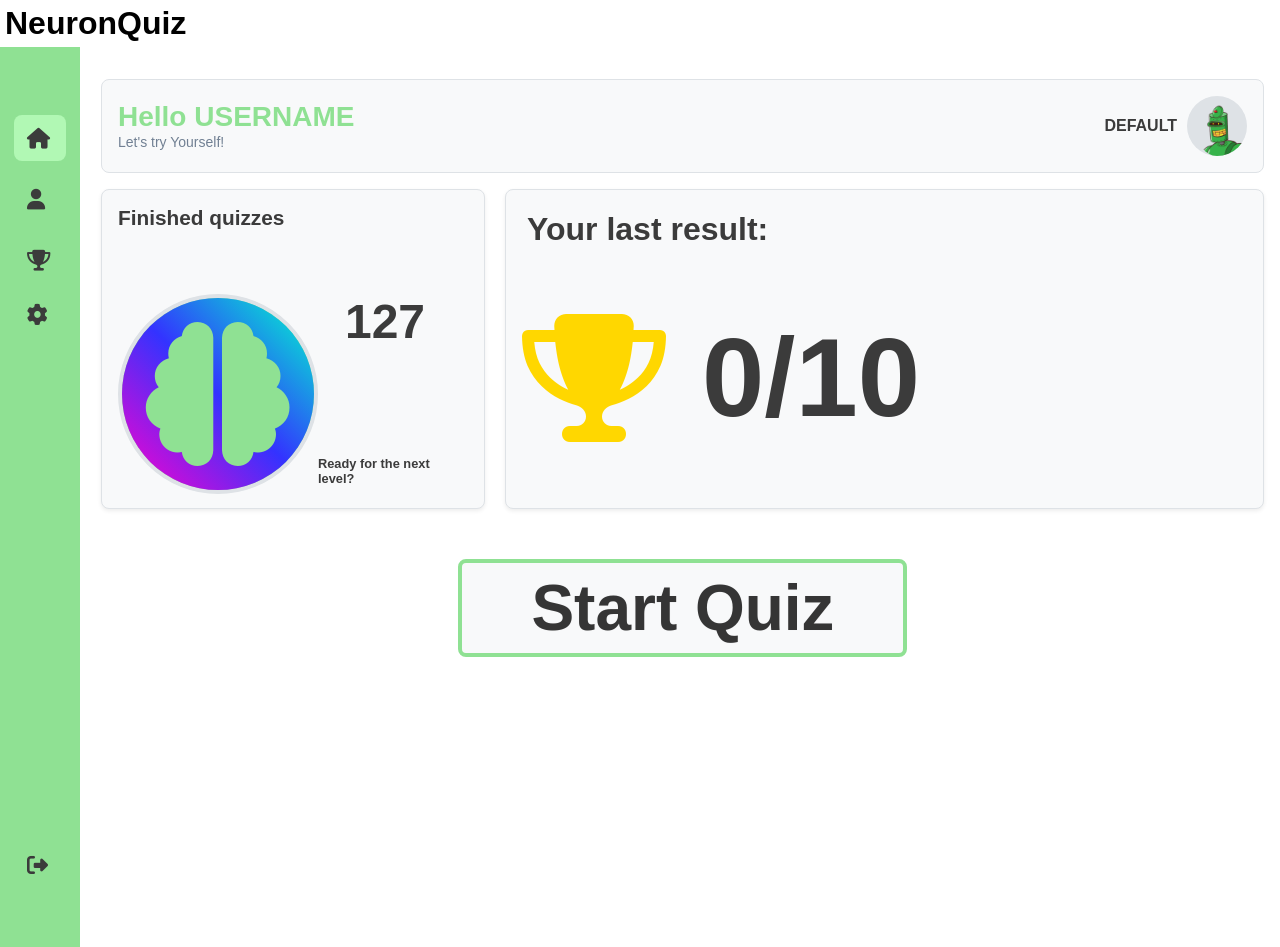
==== dashboard.html @ 9cefcc29 "quizGame UI finished" ====
<!DOCTYPE html>
<html lang="en">
<head>
    <title>NeuronQuiz dashboard </title>
    <meta charset="UTF-8">
    <meta name="viewport" content="width=device-width, initial-scale=1.0">
    <link rel="stylesheet" href="styleDash.css">
    <link rel="stylesheet" href="https://cdnjs.cloudflare.com/ajax/libs/font-awesome/6.5.0/css/all.min.css">
    <style>
        .row{
            display: flex;
            gap: 20px;
        }
    </style>
</head>
<body>
    <h1>NeuronQuiz</h1>
    
    <div class="container">
        
        <div
        class="sidebar">
        <div class="logo"></div>
        <ul
        class="main">
        <li class="active"><a href="#" >
            <i class="fas fa-home"></i>
            <span>Dashboard</span>
        </a></li>
        <li><a href="#">
            <i class="fas fa-user"></i>
            <span>User Profile</span>
        </a></li>
         <li><a href="#">
            <i class="fas fa-trophy"></i>
            <span>Statistics</span>
        </a></li>
        <li><a href="#">
            <i class="fas fa-cog"></i>
            <span>Settings</span>
        </a></li>
        <li class="logout"><a href="#" id="logoutButton">
            <i class="fas fa-sign-out-alt"></i>
            <span>Logout</span>
        </a></li>
        </ul>
       </div>   
       <div class="main--content">
                <div class="header--wrapper">
                   <div class="header--title">
                    <h2 > Hello USERNAME </h2>
                     <span>Let's try Yourself!</span>
                     
                   </div>
                   <div class="avatar">
                    <h3 id="userEmail">DEFAULT</h3>
                   <img src="avatar.png" >
                   </div>
                </div>

                
                    <div class="row">
                        <div class="quiz--result">
                      <h3>Finished quizzes</h3>
                        <div class="result--row">
                            <div class="brain--icon"></div>
                            <div class="quizCounter">
                            
                             <h2 id="quizCount" ></h2>
                             
                             <h3>Ready for the next level?</h3>

                            </div>   
                        </div>
    
                    </div>

                    <div class="last--result">
                                <h1>Your last result:</h1>
                                
                                  <div class="row">
                                    <i class="fas fa-trophy"></i>
                                    <h2 id="score">7/10</h2>
                                  </div>
                                
                    </div>

                    </div>
                   
                    
            <div class="start--quiz">
                <button id="startQuizButton">
                    <h1>Start Quiz</h1>
                    </button>
            </div>

                </div>
            </div>



        </div>  
        
    </div>
    <script src="dashboard.js"></script>
    

</body>
</html>
---- styleDash.css ----
*{
    margin: 0;
    padding: 0;
    border: none;
    outline: none;
    box-sizing: border-box;
    font-family: 'Gill Sans', 'Gill Sans MT', Calibri, 'Trebuchet MS', sans-serif;

    
}

h1
{
    padding: 5px;
}

.container
{
    display: flex;
    flex-direction: row;
    gap: 5px;
}

.sidebar{
    position: relative;
    top: 0;
    left: 0;
    bottom: 0;
    width: 80px;
    height: 100vh;
    padding: 0 0.9rem;
    overflow-x: visible;
    transition: all 0.3s linear;
    background-color: rgb(143, 225, 147)
    
    
}

.sidebar:hover{
    width: 200px;
    transition: all 0.2s linear;
    border-radius: 0 8px 8px 0;
    border-right: 8px solid rgba(0, 0, 0, 0.1);
}

.logo{
    height: 60px;
    padding: 16px;
}

.main{
    height: 88%;
    position: relative;
    list-style: none;
    padding: 0;

}

.main li{
   
    margin: 8px 0;
    transition: all 0.5s ease-in-out;

}

.main a:hover, .active{
    background-color: rgb(177, 248, 180);
    border-radius: 8px;
  
}

.main a{
    color: rgb(59, 59, 59);
    font-size: 15px;
    width: 100%;
    height: 100%;
    text-decoration: none;
    display: flex;
    align-items: center;
    gap: 1.5rem;
    padding: 0.8rem; 
}

.main a span{
    overflow: hidden;
}
.main a i{
    display: flex;
    align-items: center;
    font-size: 1.3rem;
    left: 0;
    
}

.logout{
    position: absolute;
    bottom: 10px;
    left: 0;
    width: 100%;
}

.header--wrapper {
    width: 100%;
    min-width: 850px;
    display: flex;
    flex-direction: row;
    justify-content: space-between;
    align-items: center;
    background-color: #f8f9fa;
    border: 1px solid #dee2e6;
    border-radius: 0.5rem;
    margin: 1rem 0;
    padding: 1rem;
    
}

.header--wrapper h2{
    color:rgb(143, 225, 147) ;
    
}

.header--title span {
    font-size: 14px;
    color: #718093;
}

.header--title h2 {
    font-size: 28px;
   
}



.quiz--result {
    
    width: 25rem;
    height: 20rem;
    background-color: #f8f9fa;
    border: 1px solid #dee2e6;
    border-radius: 0.5rem;
    padding: 1rem;
    
    box-shadow: 0 0.125rem 0.25rem rgba(0, 0, 0, 0.075);
   
}



.quiz--result h3 {
    font-size: 1.3rem;
    color: rgb(59, 59, 59);
    margin-bottom: 1rem;
    position: relative;
   
   
}

.result--row {
    padding-top: 3rem;
    display: flex;
    flex-direction: row;
    align-items: center;
    justify-content: space-between;
}

.quizCounter h2 {
    font-size: 3rem;
    color: rgb(59, 59, 59);
    margin-right: 1rem;
}

.brain--icon{
    width: 200px;
    height: 200px;
    background-color: rgb(143, 225, 147);
    border: #dee2e6 4px solid;
    position: relative;
    border-radius: 50%;
    overflow: hidden;
}

.brain--icon::before{
    content: "\f5dc";
    font-family: "Font Awesome 5 Free";
    font-weight: 900;
    font-size: 9rem;
    
    display: flex;
    justify-content: center;
    align-items: center;
    position: absolute;
    width: 100%;
    height: 100%;
     background: linear-gradient(45deg, #ff00cc, #3333ff, #00ffcc);
    animation: colorChange 2s ease forwards;
    animation-delay: 4s;
}

@keyframes colorChange{
   to {color: rgb(143, 225, 147)}
}

.brain--icon::after{
    content: "";
    height: 100%;
    width: 100%;
    position: absolute;
    bottom: 0;
    left: 0;
    background-color: #f8f9fa;
    transition: scale(1.6);
    border-radius: 30%;
    animation: animate 6s ease-in-out forwards;
}

@keyframes animate{
    0%{
        transform: translateY(-35%)   scale(1.6);
    }
    100%{
        transform: translateY(-140%) scale(1.6);
    }
    
}

.quizCounter {
    height: 200px;
    width: 150px;
    flex-direction: column;
    display: flex;
    align-items: center;
    justify-content: space-between;

}
.quizCounter h3 {
    font-size: 0.8rem;
    color: rgb(59, 59, 59);
    margin-bottom: 0.5rem;
}




.avatar img{
    width: 60px;
    height: 60px;
    border-radius: 50%;
    padding-left: 8px;
    background-color:#dee2e6 ;
    object-fit: cover;
    
}

.main--content{
    width: 100%;
    height: 100%;
    padding: 1rem;
    display: flex;
    flex-direction: column;
    
}

.avatar{
    display: flex;
    flex-direction: row;
    align-items: center;
}
.avatar h3{
    font-size: 16px;
    margin-right: 10px;
    color: rgb(59, 59, 59);
}

.last--result
{
    display: flex;
    flex-direction: column;
    
    justify-content: space-between;
    width: 100%;
    height: 20rem;
    background-color: #f8f9fa;
    border: 1px solid #dee2e6;
    border-radius: 0.5rem;
    padding: 1rem;
    box-shadow: 0 0.125rem 0.25rem rgba(0, 0, 0, 0.075);
   
}
.last--result h1 {
    font-size: 2rem;
    color: rgb(59, 59, 59);
    margin-bottom: 1rem;
}

.last--result i {
    font-size: 8rem;
    color: gold;
    margin-right: 1rem;
    padding-bottom: 50px;

}

.last--result h2 {
    font-size: 7rem;
    color: rgb(59, 59, 59);
    margin-right: 1rem;
    padding-bottom: 50px;
}

.last--result .row {
    display: flex;
    flex-direction: row;
    align-items: center;
    
    
}

.start--quiz {
    display: flex;
    justify-content: center;
    align-items: center;
    margin-top: 50px;

}

.start--quiz button{
    background-color: #f8f9fa;
   padding: 0.2rem 4rem;
   border: 4px solid rgb(143, 225, 147);
   border-radius: 8px;
   cursor: pointer;
   transition: background-color 0.3s ease;
   

}
.start--quiz button h1 {
    font-size: 4rem;
    background: rgb(59, 59, 59);
   -webkit-background-clip: text;
  -webkit-text-fill-color: transparent;
  background-clip: text;
  color: transparent;
  text-shadow: 0 0 1px rgba(0, 0, 0, 0.1);
}   

.start--quiz button:hover {
    background: rgb(143, 225, 147);
    color: white;
    transition:  0.3s ease;
}
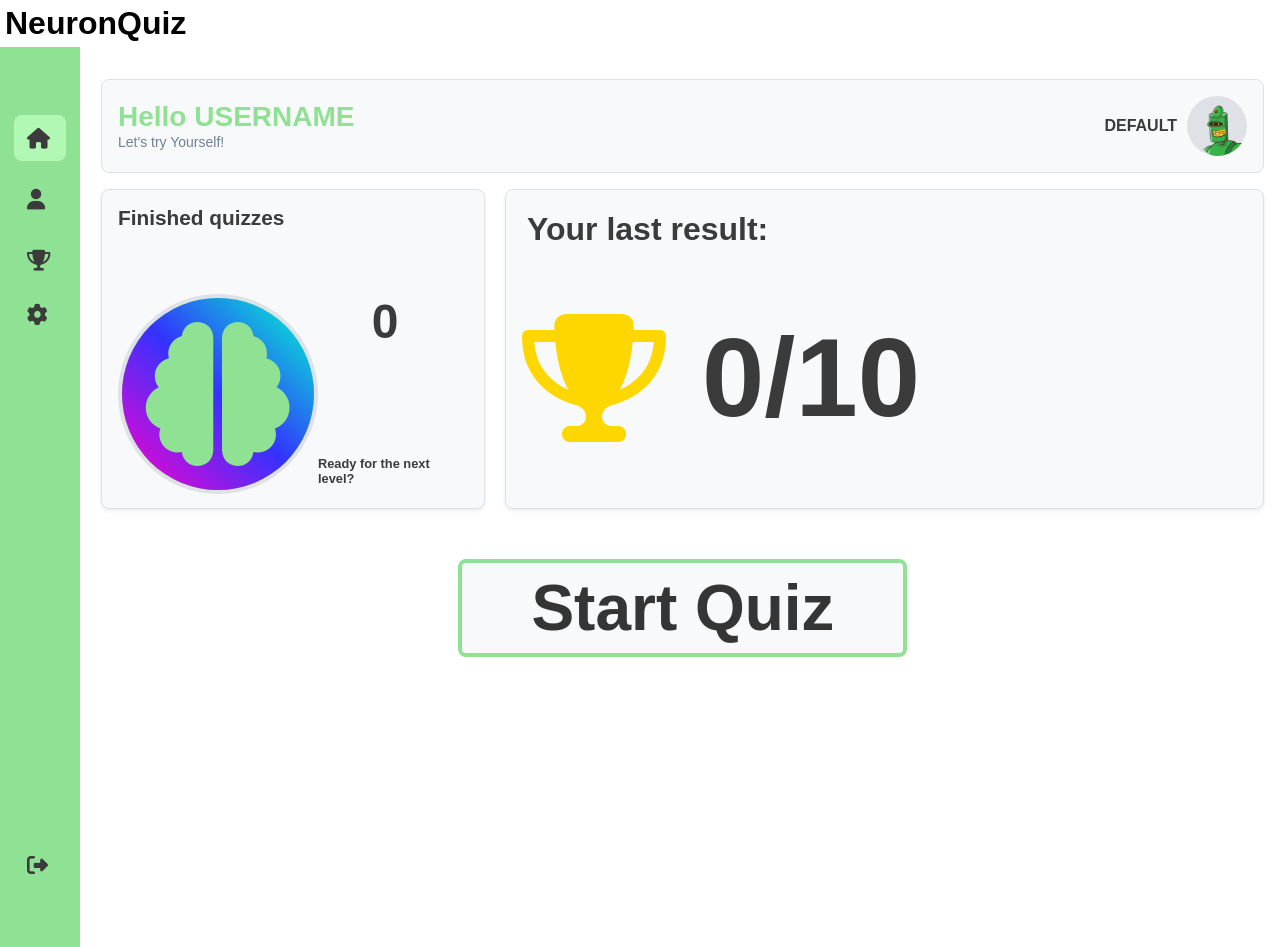
==== commit 9d5460c2: "userProfile page" ====
--- a/dashboard.html
+++ b/dashboard.html
@@ -27,7 +27,7 @@
             <i class="fas fa-home"></i>
             <span>Dashboard</span>
         </a></li>
-        <li><a href="#">
+        <li><a href="userProfile.html">
             <i class="fas fa-user"></i>
             <span>User Profile</span>
         </a></li>
@@ -66,7 +66,7 @@
                             <div class="brain--icon"></div>
                             <div class="quizCounter">
                             
-                             <h2 id="quizCount" ></h2>
+                             <h2 id="quizCount" >0</h2>
                              
                              <h3>Ready for the next level?</h3>
 
@@ -80,7 +80,7 @@
                                 
                                   <div class="row">
                                     <i class="fas fa-trophy"></i>
-                                    <h2 id="score">7/10</h2>
+                                    <h2 id="score">0/10</h2>
                                   </div>
                                 
                     </div>
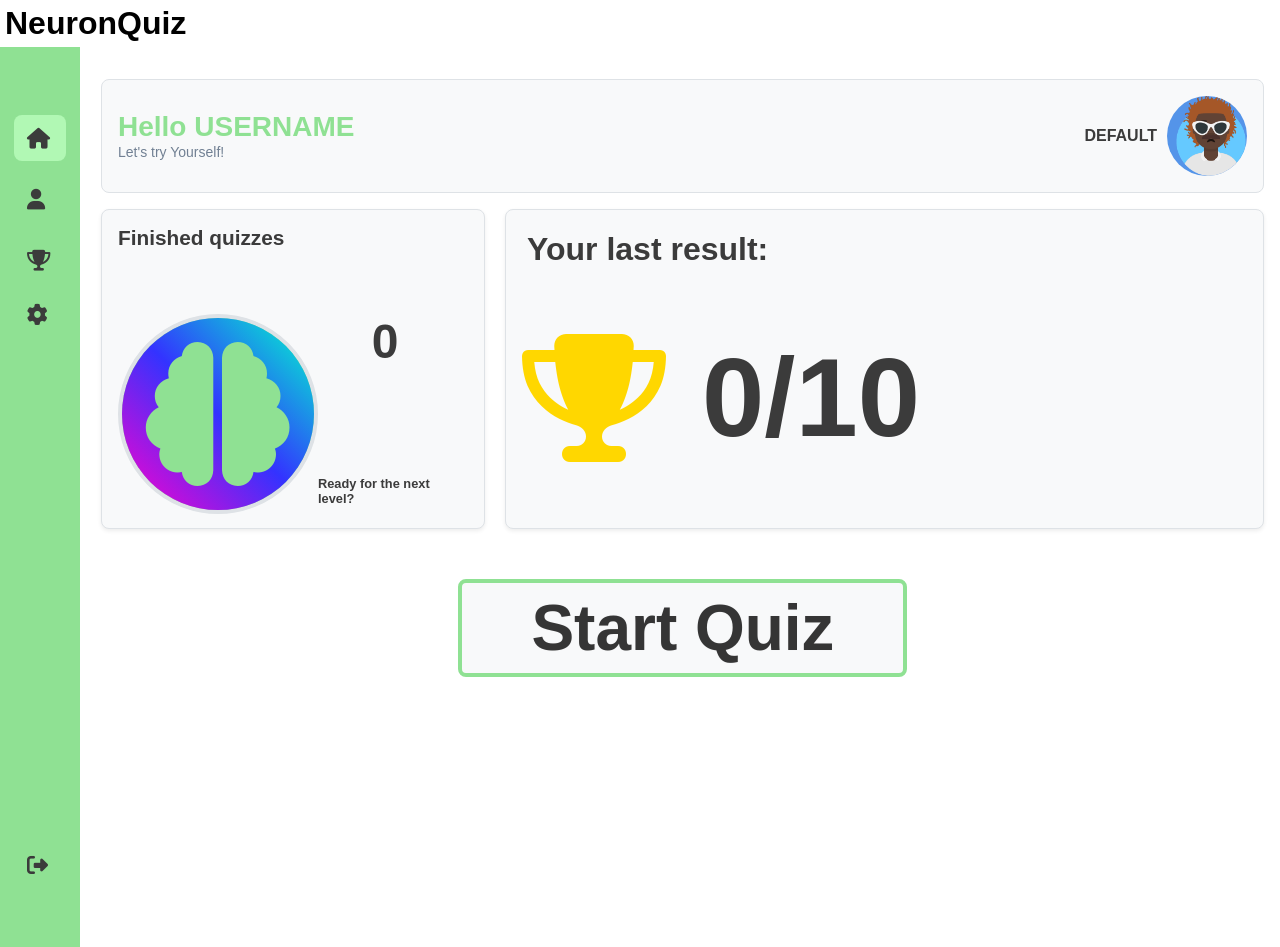
==== commit c839ec1e: "avatarChooseUI" ====
--- a/dashboard.html
+++ b/dashboard.html
@@ -27,7 +27,7 @@
             <i class="fas fa-home"></i>
             <span>Dashboard</span>
         </a></li>
-        <li><a href="userProfile.html">
+        <li><a href="#" id="userProfileLink">
             <i class="fas fa-user"></i>
             <span>User Profile</span>
         </a></li>
@@ -54,7 +54,7 @@
                    </div>
                    <div class="avatar">
                     <h3 id="userEmail">DEFAULT</h3>
-                   <img src="avatar.png" >
+                   <img src="avatars/a1.png" >
                    </div>
                 </div>
 
--- a/styleDash.css
+++ b/styleDash.css
@@ -241,12 +241,15 @@
 
 
 
+
+
 .avatar img{
-    width: 60px;
-    height: 60px;
+
+    width: 80px;
+    height: 80px;
     border-radius: 50%;
     padding-left: 8px;
-    background-color:#dee2e6 ;
+    background-color:rgb(84, 148, 233) ;
     object-fit: cover;
     
 }
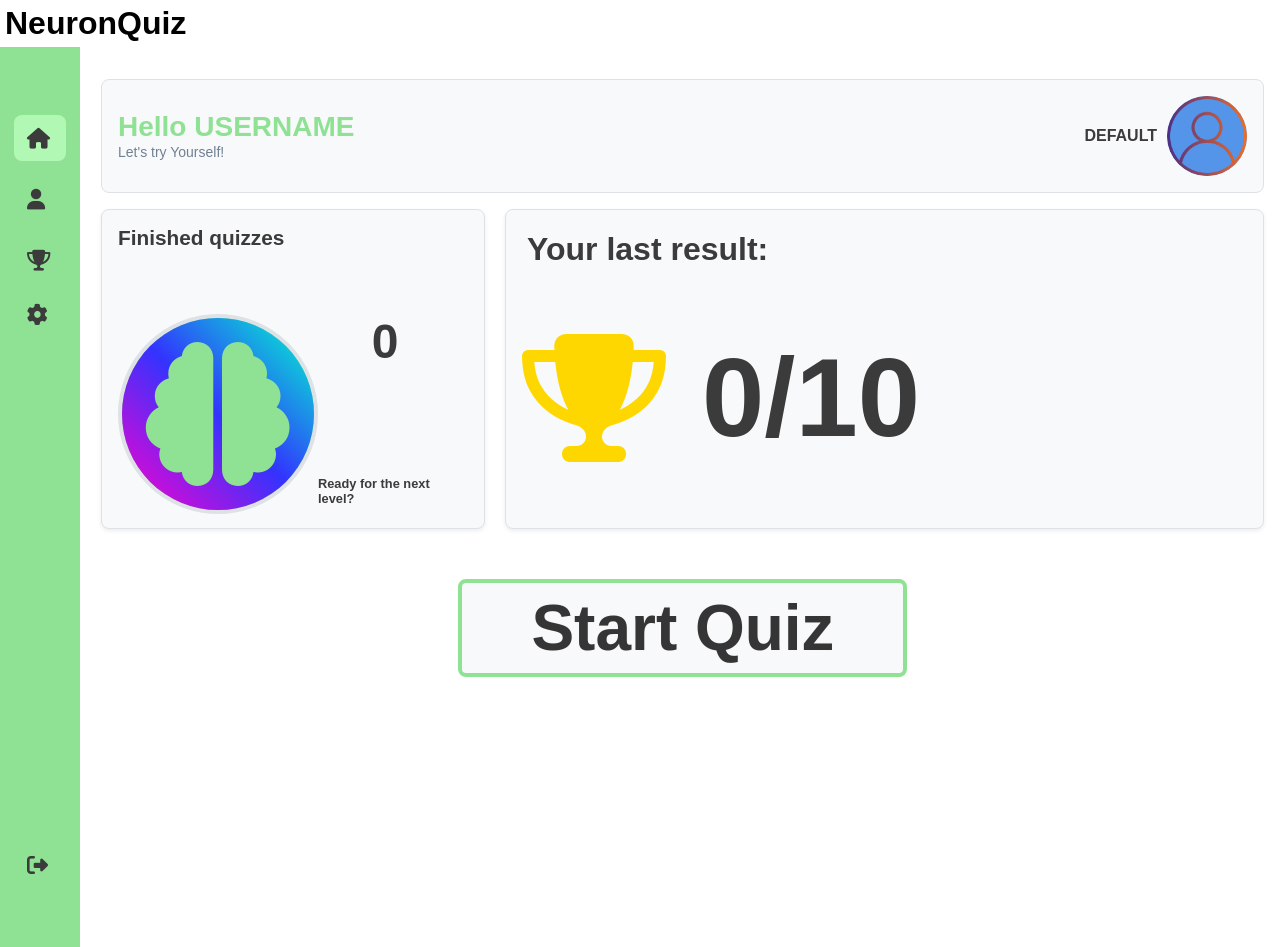
==== commit 98a6efdd: "changing avatar needs refresh" ====
--- a/dashboard.html
+++ b/dashboard.html
@@ -54,7 +54,7 @@
                    </div>
                    <div class="avatar">
                     <h3 id="userEmail">DEFAULT</h3>
-                   <img src="avatars/a1.png" >
+                   <img src="avatars/aDefault.png" id="current-main-avatar">
                    </div>
                 </div>
 
--- a/styleDash.css
+++ b/styleDash.css
@@ -248,7 +248,6 @@
     width: 80px;
     height: 80px;
     border-radius: 50%;
-    padding-left: 8px;
     background-color:rgb(84, 148, 233) ;
     object-fit: cover;
     
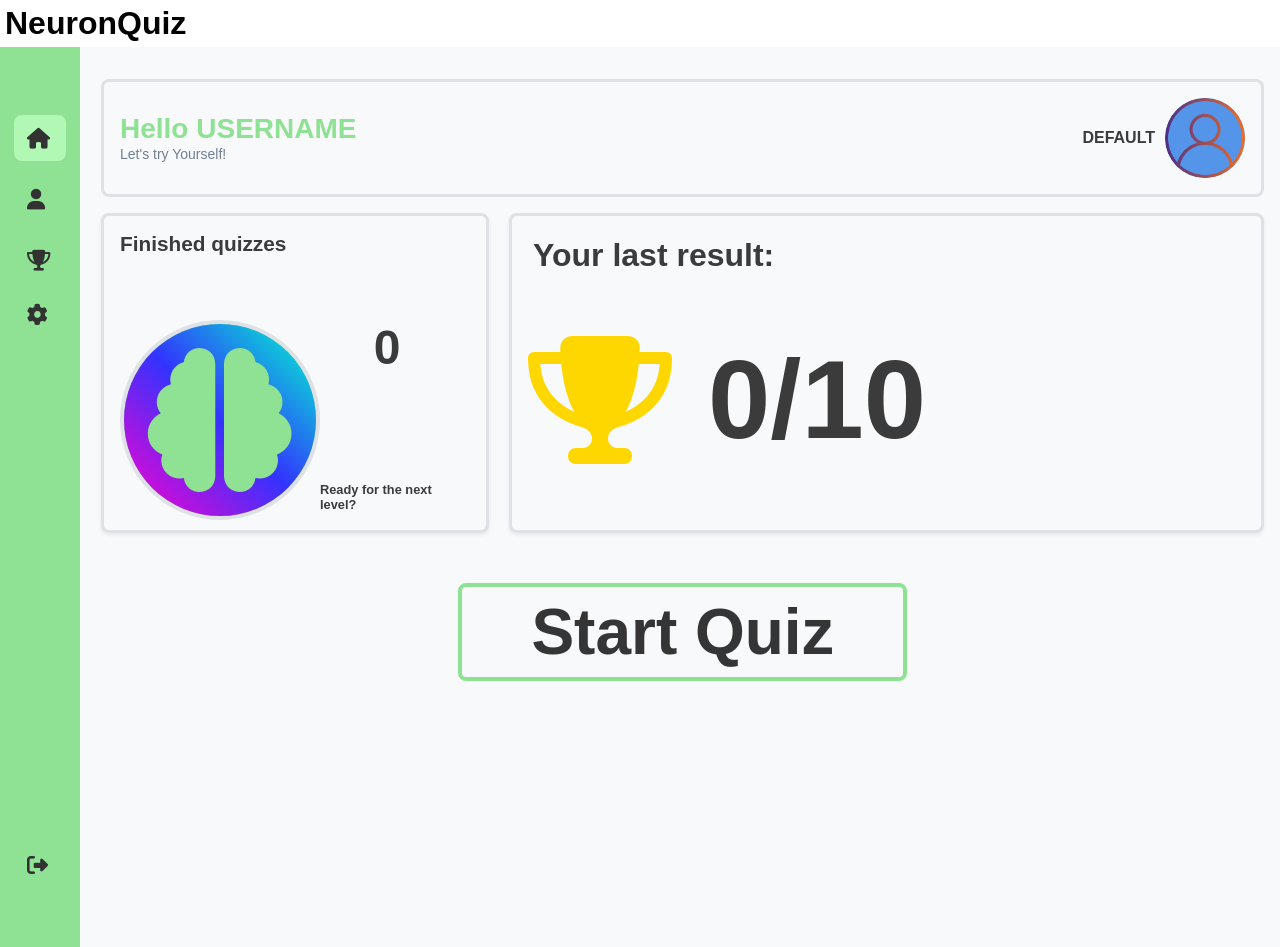
==== commit 9bef7ee5: "darkModeAdding" ====
--- a/dashboard.html
+++ b/dashboard.html
@@ -5,6 +5,7 @@
     <meta charset="UTF-8">
     <meta name="viewport" content="width=device-width, initial-scale=1.0">
     <link rel="stylesheet" href="styleDash.css">
+    <link rel="stylesheet" href="theme.css">
     <link rel="stylesheet" href="https://cdnjs.cloudflare.com/ajax/libs/font-awesome/6.5.0/css/all.min.css">
     <style>
         .row{
@@ -31,11 +32,11 @@
             <i class="fas fa-user"></i>
             <span>User Profile</span>
         </a></li>
-         <li><a href="#">
+         <li><a href="#" id="statisticsLink">
             <i class="fas fa-trophy"></i>
             <span>Statistics</span>
         </a></li>
-        <li><a href="#">
+        <li><a href="#" id="settingsLink">
             <i class="fas fa-cog"></i>
             <span>Settings</span>
         </a></li>
@@ -103,6 +104,7 @@
         
     </div>
     <script src="dashboard.js"></script>
+     <script src="settings.js"></script>
     
 
 </body>
--- a/styleDash.css
+++ b/styleDash.css
@@ -9,6 +9,10 @@
     
 }
 
+
+
+
+
 h1
 {
     padding: 5px;
@@ -19,6 +23,7 @@
     display: flex;
     flex-direction: row;
     gap: 5px;
+    background-color: var(--light-grey);
 }
 
 .sidebar{
@@ -31,7 +36,7 @@
     padding: 0 0.9rem;
     overflow-x: visible;
     transition: all 0.3s linear;
-    background-color: rgb(143, 225, 147)
+    background-color: var(--bg-green);
     
     
 }
@@ -40,7 +45,7 @@
     width: 200px;
     transition: all 0.2s linear;
     border-radius: 0 8px 8px 0;
-    border-right: 8px solid rgba(0, 0, 0, 0.1);
+    border-right: 8px solid rgba(255, 255, 255, 0.1);
 }
 
 .logo{
@@ -64,13 +69,13 @@
 }
 
 .main a:hover, .active{
-    background-color: rgb(177, 248, 180);
+    background-color: var(--green-active);
     border-radius: 8px;
   
 }
 
 .main a{
-    color: rgb(59, 59, 59);
+    color: rgb(50, 50, 50);
     font-size: 15px;
     width: 100%;
     height: 100%;
@@ -106,8 +111,8 @@
     flex-direction: row;
     justify-content: space-between;
     align-items: center;
-    background-color: #f8f9fa;
-    border: 1px solid #dee2e6;
+    background-color: var(--light-grey);
+    border: 3px solid var(--border-grey);
     border-radius: 0.5rem;
     margin: 1rem 0;
     padding: 1rem;
@@ -115,7 +120,7 @@
 }
 
 .header--wrapper h2{
-    color:rgb(143, 225, 147) ;
+    color: var(--bg-green);
     
 }
 
@@ -135,8 +140,8 @@
     
     width: 25rem;
     height: 20rem;
-    background-color: #f8f9fa;
-    border: 1px solid #dee2e6;
+    background-color: var(--light-grey);
+    border: 3px solid var(--border-grey);
     border-radius: 0.5rem;
     padding: 1rem;
     
@@ -148,7 +153,7 @@
 
 .quiz--result h3 {
     font-size: 1.3rem;
-    color: rgb(59, 59, 59);
+    color: var(--dark-grey-txt);
     margin-bottom: 1rem;
     position: relative;
    
@@ -165,15 +170,15 @@
 
 .quizCounter h2 {
     font-size: 3rem;
-    color: rgb(59, 59, 59);
+    color: var(--dark-grey-txt);
     margin-right: 1rem;
 }
 
 .brain--icon{
     width: 200px;
     height: 200px;
-    background-color: rgb(143, 225, 147);
-    border: #dee2e6 4px solid;
+    background-color:var(--bg-green);
+    border: var(--border-grey) 4px solid;
     position: relative;
     border-radius: 50%;
     overflow: hidden;
@@ -207,7 +212,7 @@
     position: absolute;
     bottom: 0;
     left: 0;
-    background-color: #f8f9fa;
+    background-color: var(--white);
     transition: scale(1.6);
     border-radius: 30%;
     animation: animate 6s ease-in-out forwards;
@@ -234,14 +239,9 @@
 }
 .quizCounter h3 {
     font-size: 0.8rem;
-    color: rgb(59, 59, 59);
+    color: var(--dark-grey-txt);
     margin-bottom: 0.5rem;
 }
-
-
-
-
-
 
 .avatar img{
 
@@ -270,19 +270,18 @@
 .avatar h3{
     font-size: 16px;
     margin-right: 10px;
-    color: rgb(59, 59, 59);
+    color: var(--dark-grey-txt);
 }
 
 .last--result
 {
     display: flex;
     flex-direction: column;
-    
     justify-content: space-between;
     width: 100%;
     height: 20rem;
-    background-color: #f8f9fa;
-    border: 1px solid #dee2e6;
+    background-color: var(--light-grey);
+    border: 3px solid var(--border-grey);
     border-radius: 0.5rem;
     padding: 1rem;
     box-shadow: 0 0.125rem 0.25rem rgba(0, 0, 0, 0.075);
@@ -290,7 +289,7 @@
 }
 .last--result h1 {
     font-size: 2rem;
-    color: rgb(59, 59, 59);
+    color: var(--dark-grey-txt);
     margin-bottom: 1rem;
 }
 
@@ -304,7 +303,7 @@
 
 .last--result h2 {
     font-size: 7rem;
-    color: rgb(59, 59, 59);
+    color: var(--dark-grey-txt);
     margin-right: 1rem;
     padding-bottom: 50px;
 }
@@ -326,9 +325,9 @@
 }
 
 .start--quiz button{
-    background-color: #f8f9fa;
+    background-color: var(--light-grey);
    padding: 0.2rem 4rem;
-   border: 4px solid rgb(143, 225, 147);
+   border: 4px solid var(--bg-green);
    border-radius: 8px;
    cursor: pointer;
    transition: background-color 0.3s ease;
@@ -337,7 +336,7 @@
 }
 .start--quiz button h1 {
     font-size: 4rem;
-    background: rgb(59, 59, 59);
+    background: var(--dark-grey-txt);
    -webkit-background-clip: text;
   -webkit-text-fill-color: transparent;
   background-clip: text;
@@ -346,7 +345,16 @@
 }   
 
 .start--quiz button:hover {
-    background: rgb(143, 225, 147);
-    color: white;
+    background: var(--bg-green);
+    color: var(--light-grey);
     transition:  0.3s ease;
+}
+
+.start--quiz button h1:hover {
+    background: rgb(59, 59, 59);
+    -webkit-background-clip: text;
+  -webkit-text-fill-color: transparent;
+  background-clip: text;
+  color: transparent;
+  text-shadow: 0 0 1px rgba(0, 0, 0, 0.1);
 }
--- a/theme.css
+++ b/theme.css
@@ -0,0 +1,20 @@
+:root {
+  --bg-green: rgb(143, 225, 147);
+  --green-active: rgb(177, 248, 180);
+  --light-grey:#f8f9fa;
+  --border-grey:#dee2e6;
+  --dark-grey-txt:rgb(59, 59, 59);
+  --text-color: black;
+  --white: rgb(255, 255, 255);
+}
+
+
+.dark-mode {
+  --bg-green: rgb(122, 187, 125);
+  --green-active: rgb(84, 126, 86);
+  --light-grey:#252525;
+  --border-grey:#626465;
+  --dark-grey-txt:rgb(216, 214, 214);
+  --text-color: rgb(255, 255, 255);
+  --white: rgb(31, 31, 31);
+}
